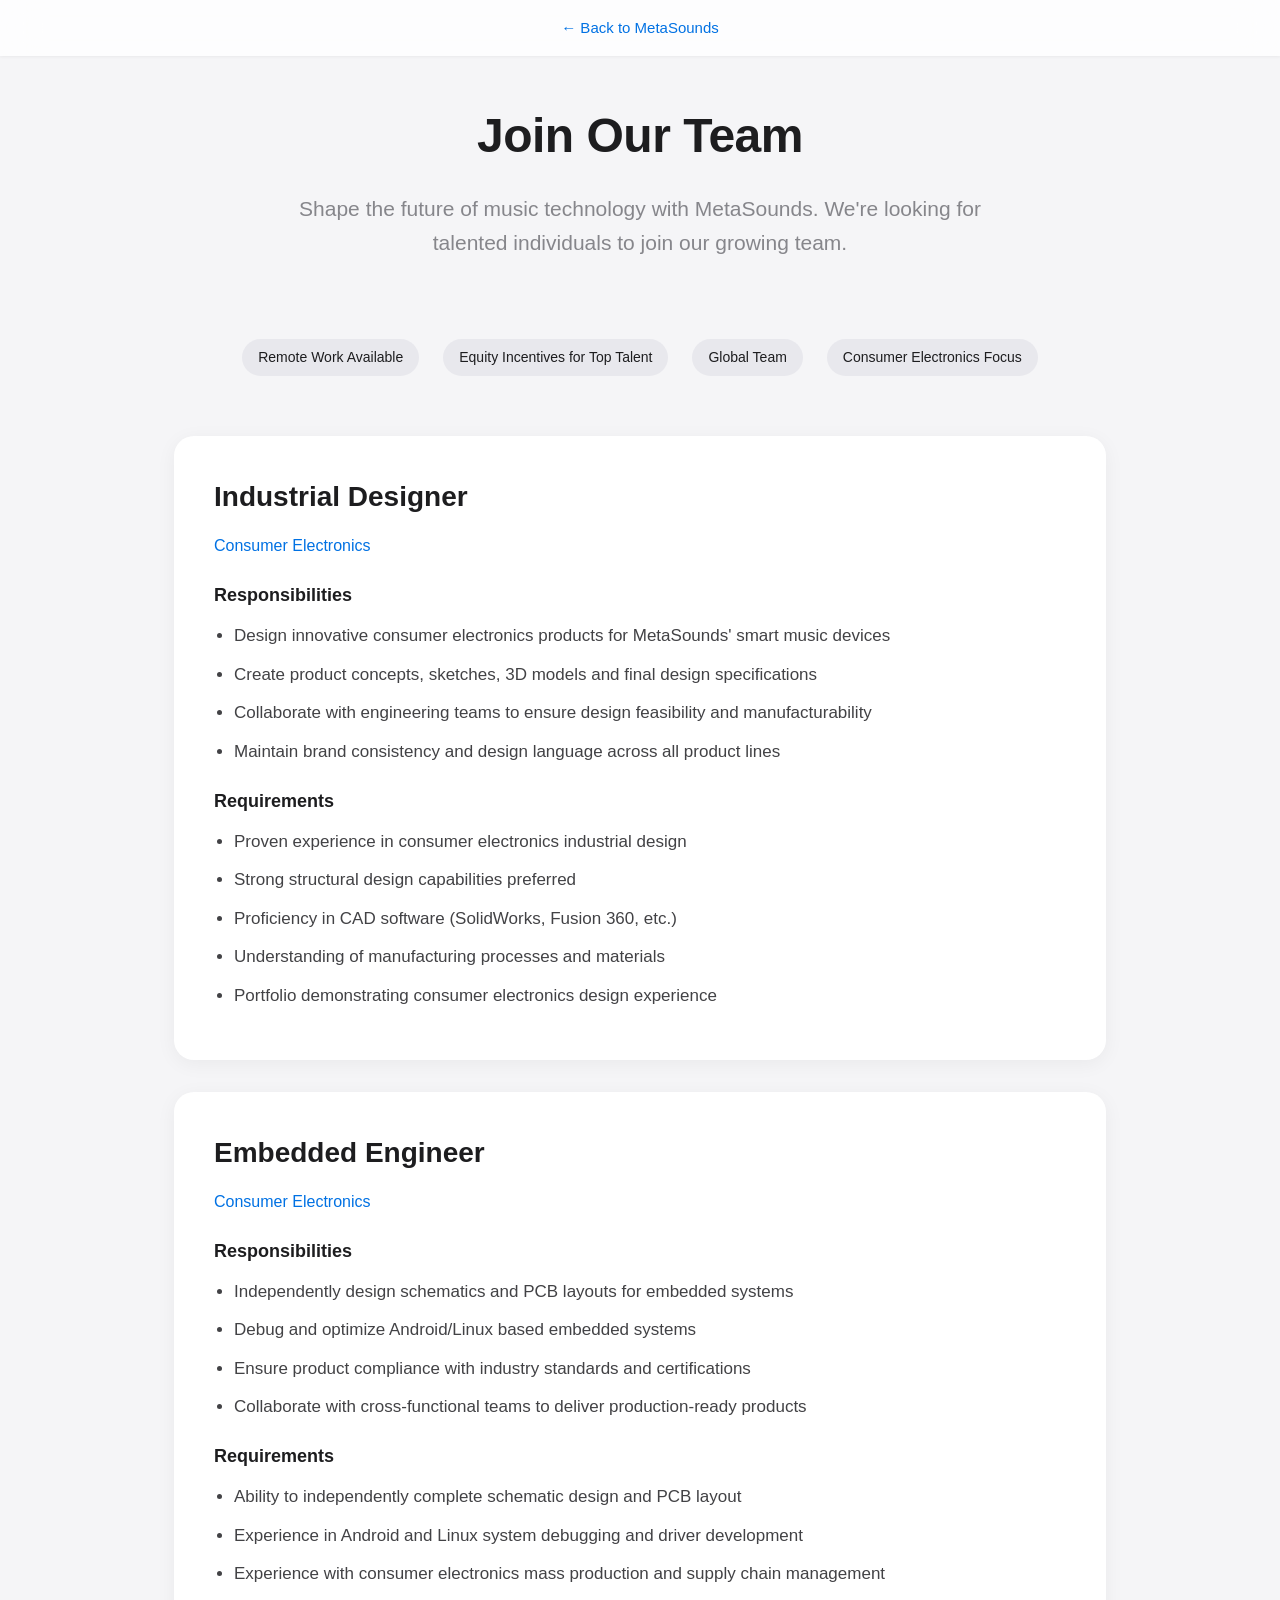
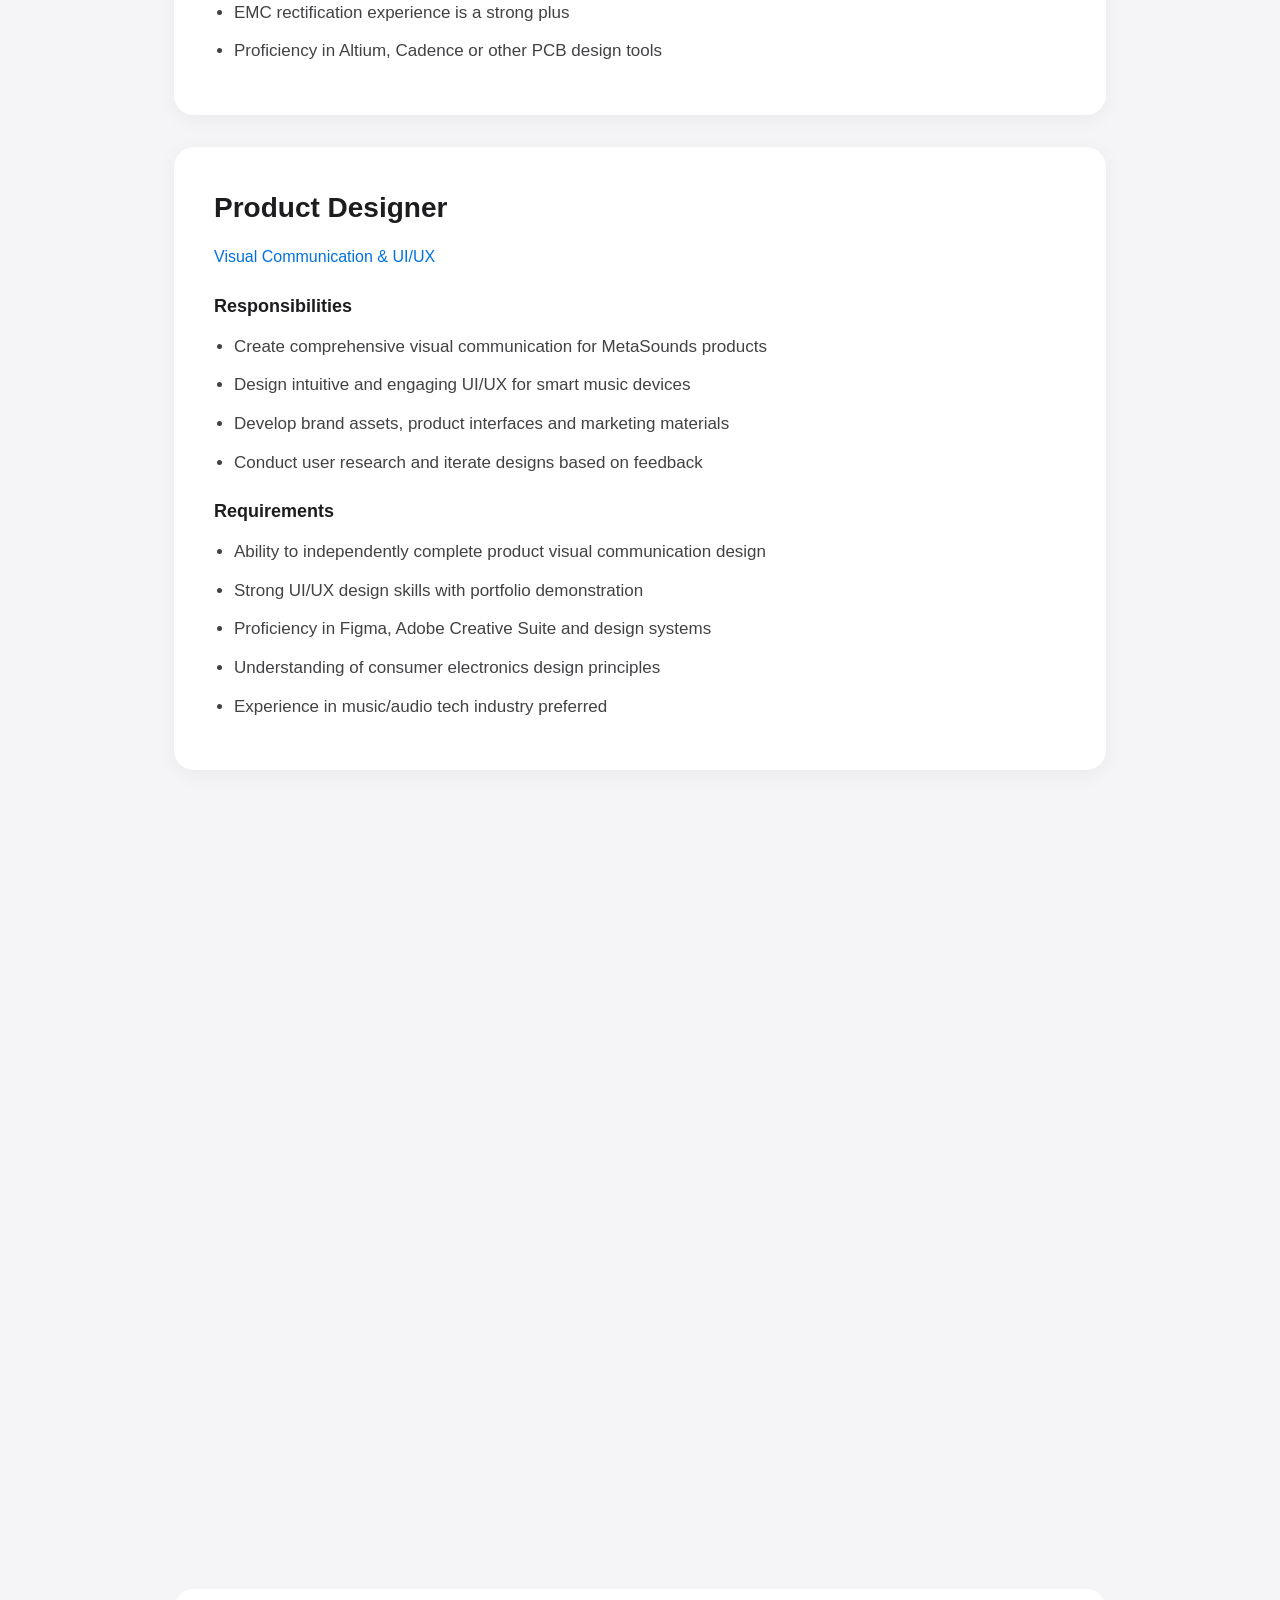
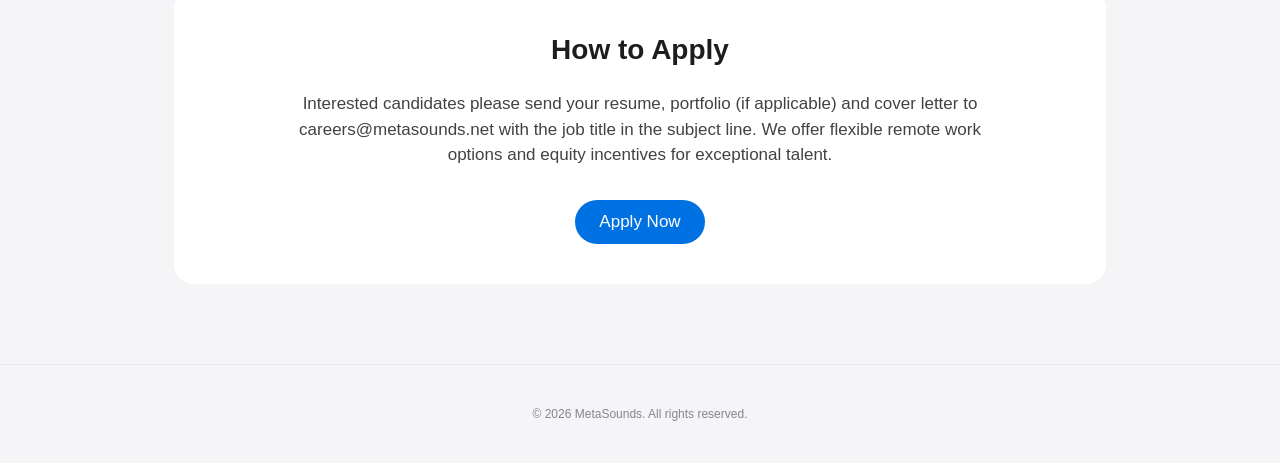
==== public/career.html @ fb842ab0 "Create career.html" ====
<!DOCTYPE html>
<html lang="en">
<head>
    <meta charset="UTF-8">
    <meta name="viewport" content="width=device-width, initial-scale=1.0">
    <title>Careers | MetaSounds</title>
    <style>
        /* 基础重置 & 全局样式 (苹果官网风格) */
        * {
            margin: 0;
            padding: 0;
            box-sizing: border-box;
            font-family: -apple-system, BlinkMacSystemFont, "Segoe UI", Roboto, Helvetica, Arial, sans-serif;
        }

        body {
            background-color: #f5f5f7;
            color: #1d1d1f;
            line-height: 1.5;
            overflow-x: hidden;
        }

        /* 悬浮返回栏 (苹果磨砂玻璃效果) */
        .floating-nav {
            position: fixed;
            top: 0;
            left: 0;
            right: 0;
            height: 56px;
            background: rgba(255, 255, 255, 0.8);
            backdrop-filter: blur(20px);
            -webkit-backdrop-filter: blur(20px);
            display: flex;
            align-items: center;
            justify-content: center;
            z-index: 9999;
            box-shadow: 0 1px 3px rgba(0, 0, 0, 0.05);
            transition: all 0.3s cubic-bezier(0.28, 0.11, 0.32, 1);
        }

        .floating-nav a {
            color: #0071e3;
            text-decoration: none;
            font-size: 15px;
            font-weight: 500;
            display: flex;
            align-items: center;
            gap: 8px;
        }

        .floating-nav a:hover {
            text-decoration: underline;
        }

        /* 页面容器 */
        .container {
            max-width: 980px;
            margin: 100px auto 80px;
            padding: 0 24px;
        }

        /* 头部标题区域 (苹果官网动效) */
        .hero {
            text-align: center;
            margin-bottom: 80px;
            opacity: 0;
            transform: translateY(20px);
            animation: fadeUp 0.8s 0.2s forwards;
        }

        .hero h1 {
            font-size: 48px;
            font-weight: 600;
            letter-spacing: -0.5px;
            margin-bottom: 20px;
        }

        .hero p {
            font-size: 21px;
            color: #86868b;
            max-width: 700px;
            margin: 0 auto;
            line-height: 1.6;
        }

        /* 核心福利标签 (苹果风格标签) */
        .benefits {
            display: flex;
            justify-content: center;
            gap: 24px;
            margin: 40px 0 60px;
            flex-wrap: wrap;
            opacity: 0;
            transform: translateY(20px);
            animation: fadeUp 0.8s 0.4s forwards;
        }

        .benefit-tag {
            background-color: #e8e8ed;
            color: #1d1d1f;
            padding: 8px 16px;
            border-radius: 999px;
            font-size: 14px;
            font-weight: 500;
            transition: background-color 0.2s ease;
        }

        .benefit-tag:hover {
            background-color: #d6d6d9;
        }

        /* 岗位卡片 (苹果官网卡片风格) */
        .job-cards {
            display: grid;
            gap: 32px;
            margin-bottom: 80px;
        }

        .job-card {
            background-color: #ffffff;
            border-radius: 20px;
            padding: 40px;
            box-shadow: 0 4px 20px rgba(0, 0, 0, 0.05);
            opacity: 0;
            transform: translateY(30px);
            transition: transform 0.3s ease, box-shadow 0.3s ease;
        }

        .job-card:hover {
            transform: translateY(-5px);
            box-shadow: 0 8px 30px rgba(0, 0, 0, 0.1);
        }

        /* 逐个显示卡片的动画延迟 */
        .job-card:nth-child(1) { animation: fadeUp 0.8s 0.6s forwards; }
        .job-card:nth-child(2) { animation: fadeUp 0.8s 0.8s forwards; }
        .job-card:nth-child(3) { animation: fadeUp 0.8s 1s forwards; }

        .job-card h2 {
            font-size: 28px;
            font-weight: 600;
            margin-bottom: 16px;
            color: #1d1d1f;
        }

        .job-card .job-title {
            color: #0071e3;
            font-size: 16px;
            font-weight: 500;
            margin-bottom: 24px;
            display: block;
        }

        .job-card h3 {
            font-size: 18px;
            font-weight: 600;
            margin: 20px 0 12px;
            color: #1d1d1f;
        }

        .job-card ul {
            list-style: disc;
            margin-left: 20px;
            color: #424245;
            font-size: 17px;
            line-height: 1.8;
        }

        .job-card li {
            margin-bottom: 8px;
        }

        /* 申请方式区域 */
        .apply-section {
            text-align: center;
            padding: 40px 24px;
            background-color: #ffffff;
            border-radius: 20px;
            margin-bottom: 80px;
            opacity: 0;
            transform: translateY(20px);
            animation: fadeUp 0.8s 1.2s forwards;
        }

        .apply-section h2 {
            font-size: 28px;
            font-weight: 600;
            margin-bottom: 20px;
        }

        .apply-section p {
            font-size: 17px;
            color: #424245;
            max-width: 700px;
            margin: 0 auto 32px;
        }

        .apply-btn {
            background-color: #0071e3;
            color: #ffffff;
            border: none;
            padding: 12px 24px;
            border-radius: 999px;
            font-size: 17px;
            font-weight: 500;
            cursor: pointer;
            transition: background-color 0.2s ease;
        }

        .apply-btn:hover {
            background-color: #0077ed;
        }

        /* 页脚 */
        .footer {
            text-align: center;
            padding: 40px 24px;
            font-size: 12px;
            color: #86868b;
            border-top: 1px solid #e8e8ed;
        }

        /* 通用动画 */
        @keyframes fadeUp {
            to {
                opacity: 1;
                transform: translateY(0);
            }
        }

        /* 响应式适配 (苹果官网响应式逻辑) */
        @media (max-width: 768px) {
            .hero h1 {
                font-size: 32px;
            }

            .hero p {
                font-size: 19px;
            }

            .job-card {
                padding: 24px;
            }

            .job-card h2 {
                font-size: 24px;
            }

            .apply-section h2 {
                font-size: 24px;
            }
        }
    </style>
</head>
<body>
    <!-- 悬浮返回栏 -->
    <div class="floating-nav">
        <a href="https://metasounds.net" target="_blank">
            ← Back to MetaSounds
        </a>
    </div>

    <!-- 主容器 -->
    <div class="container">
        <!-- 头部标题 -->
        <div class="hero">
            <h1>Join Our Team</h1>
            <p>Shape the future of music technology with MetaSounds. We're looking for talented individuals to join our growing team.</p>
        </div>

        <!-- 核心福利标签 -->
        <div class="benefits">
            <div class="benefit-tag">Remote Work Available</div>
            <div class="benefit-tag">Equity Incentives for Top Talent</div>
            <div class="benefit-tag">Global Team</div>
            <div class="benefit-tag">Consumer Electronics Focus</div>
        </div>

        <!-- 岗位卡片 -->
        <div class="job-cards">
            <!-- 工业设计师 -->
            <div class="job-card">
                <h2>Industrial Designer</h2>
                <span class="job-title">Consumer Electronics</span>
                <h3>Responsibilities</h3>
                <ul>
                    <li>Design innovative consumer electronics products for MetaSounds' smart music devices</li>
                    <li>Create product concepts, sketches, 3D models and final design specifications</li>
                    <li>Collaborate with engineering teams to ensure design feasibility and manufacturability</li>
                    <li>Maintain brand consistency and design language across all product lines</li>
                </ul>
                <h3>Requirements</h3>
                <ul>
                    <li>Proven experience in consumer electronics industrial design</li>
                    <li>Strong structural design capabilities preferred</li>
                    <li>Proficiency in CAD software (SolidWorks, Fusion 360, etc.)</li>
                    <li>Understanding of manufacturing processes and materials</li>
                    <li>Portfolio demonstrating consumer electronics design experience</li>
                </ul>
            </div>

            <!-- 嵌入式工程师 -->
            <div class="job-card">
                <h2>Embedded Engineer</h2>
                <span class="job-title">Consumer Electronics</span>
                <h3>Responsibilities</h3>
                <ul>
                    <li>Independently design schematics and PCB layouts for embedded systems</li>
                    <li>Debug and optimize Android/Linux based embedded systems</li>
                    <li>Ensure product compliance with industry standards and certifications</li>
                    <li>Collaborate with cross-functional teams to deliver production-ready products</li>
                </ul>
                <h3>Requirements</h3>
                <ul>
                    <li>Ability to independently complete schematic design and PCB layout</li>
                    <li>Experience in Android and Linux system debugging and driver development</li>
                    <li>Experience with consumer electronics mass production and supply chain management</li>
                    <li>EMC rectification experience is a strong plus</li>
                    <li>Proficiency in Altium, Cadence or other PCB design tools</li>
                </ul>
            </div>

            <!-- 视觉/UIUX设计师 -->
            <div class="job-card">
                <h2>Product Designer</h2>
                <span class="job-title">Visual Communication & UI/UX</span>
                <h3>Responsibilities</h3>
                <ul>
                    <li>Create comprehensive visual communication for MetaSounds products</li>
                    <li>Design intuitive and engaging UI/UX for smart music devices</li>
                    <li>Develop brand assets, product interfaces and marketing materials</li>
                    <li>Conduct user research and iterate designs based on feedback</li>
                </ul>
                <h3>Requirements</h3>
                <ul>
                    <li>Ability to independently complete product visual communication design</li>
                    <li>Strong UI/UX design skills with portfolio demonstration</li>
                    <li>Proficiency in Figma, Adobe Creative Suite and design systems</li>
                    <li>Understanding of consumer electronics design principles</li>
                    <li>Experience in music/audio tech industry preferred</li>
                </ul>
            </div>
        </div>

      <!-- 音频软件工程师 -->
<div class="job-card">
    <h2>Audio Software Engineer</h2>
    <span class="job-title">Audio Technology & Software Development</span>
    <h3>Responsibilities</h3>
    <ul>
        <li>Design and develop high-performance audio software for MetaSounds smart music devices</li>
        <li>Implement audio processing algorithms and features using JUCE framework</li>
        <li>Develop cross-platform audio applications with Kotlin (Android focus)</li>
        <li>Optimize audio performance, latency and quality for consumer electronics products</li>
        <li>Collaborate with hardware and product teams to integrate audio software with physical devices</li>
        <li>Debug and resolve audio-related software issues across different platforms</li>
    </ul>
    <h3>Requirements</h3>
    <ul>
        <li>Proficient in Kotlin development with hands-on Android audio application experience</li>
        <li>Strong experience with JUCE framework for audio software development</li>
        <li>Deep understanding of digital audio processing principles and techniques</li>
        <li>Familiarity with audio standards (ASIO, Core Audio, OpenSL ES) preferred</li>
        <li>Experience in consumer electronics or music/audio tech industry is a plus</li>
        <li>Ability to independently design and implement audio software modules</li>
    </ul>
</div>

        <!-- 申请方式 -->
        <div class="apply-section">
            <h2>How to Apply</h2>
            <p>Interested candidates please send your resume, portfolio (if applicable) and cover letter to careers@metasounds.net with the job title in the subject line. We offer flexible remote work options and equity incentives for exceptional talent.</p>
            <button class="apply-btn" onclick="window.location.href='mailto:careers@metasounds.net'">Apply Now</button>
        </div>
    </div>

    <!-- 页脚 -->
    <div class="footer">
        © 2026 MetaSounds. All rights reserved.
    </div>

    <script>
        // 滚动时优化悬浮栏效果 (苹果官网交互逻辑)
        window.addEventListener('scroll', function() {
            const nav = document.querySelector('.floating-nav');
            if (window.scrollY > 50) {
                nav.style.background = 'rgba(255, 255, 255, 0.9)';
                nav.style.boxShadow = '0 2px 10px rgba(0, 0, 0, 0.08)';
            } else {
                nav.style.background = 'rgba(255, 255, 255, 0.8)';
                nav.style.boxShadow = '0 1px 3px rgba(0, 0, 0, 0.05)';
            }
        });
    </script>
</body>
</html>
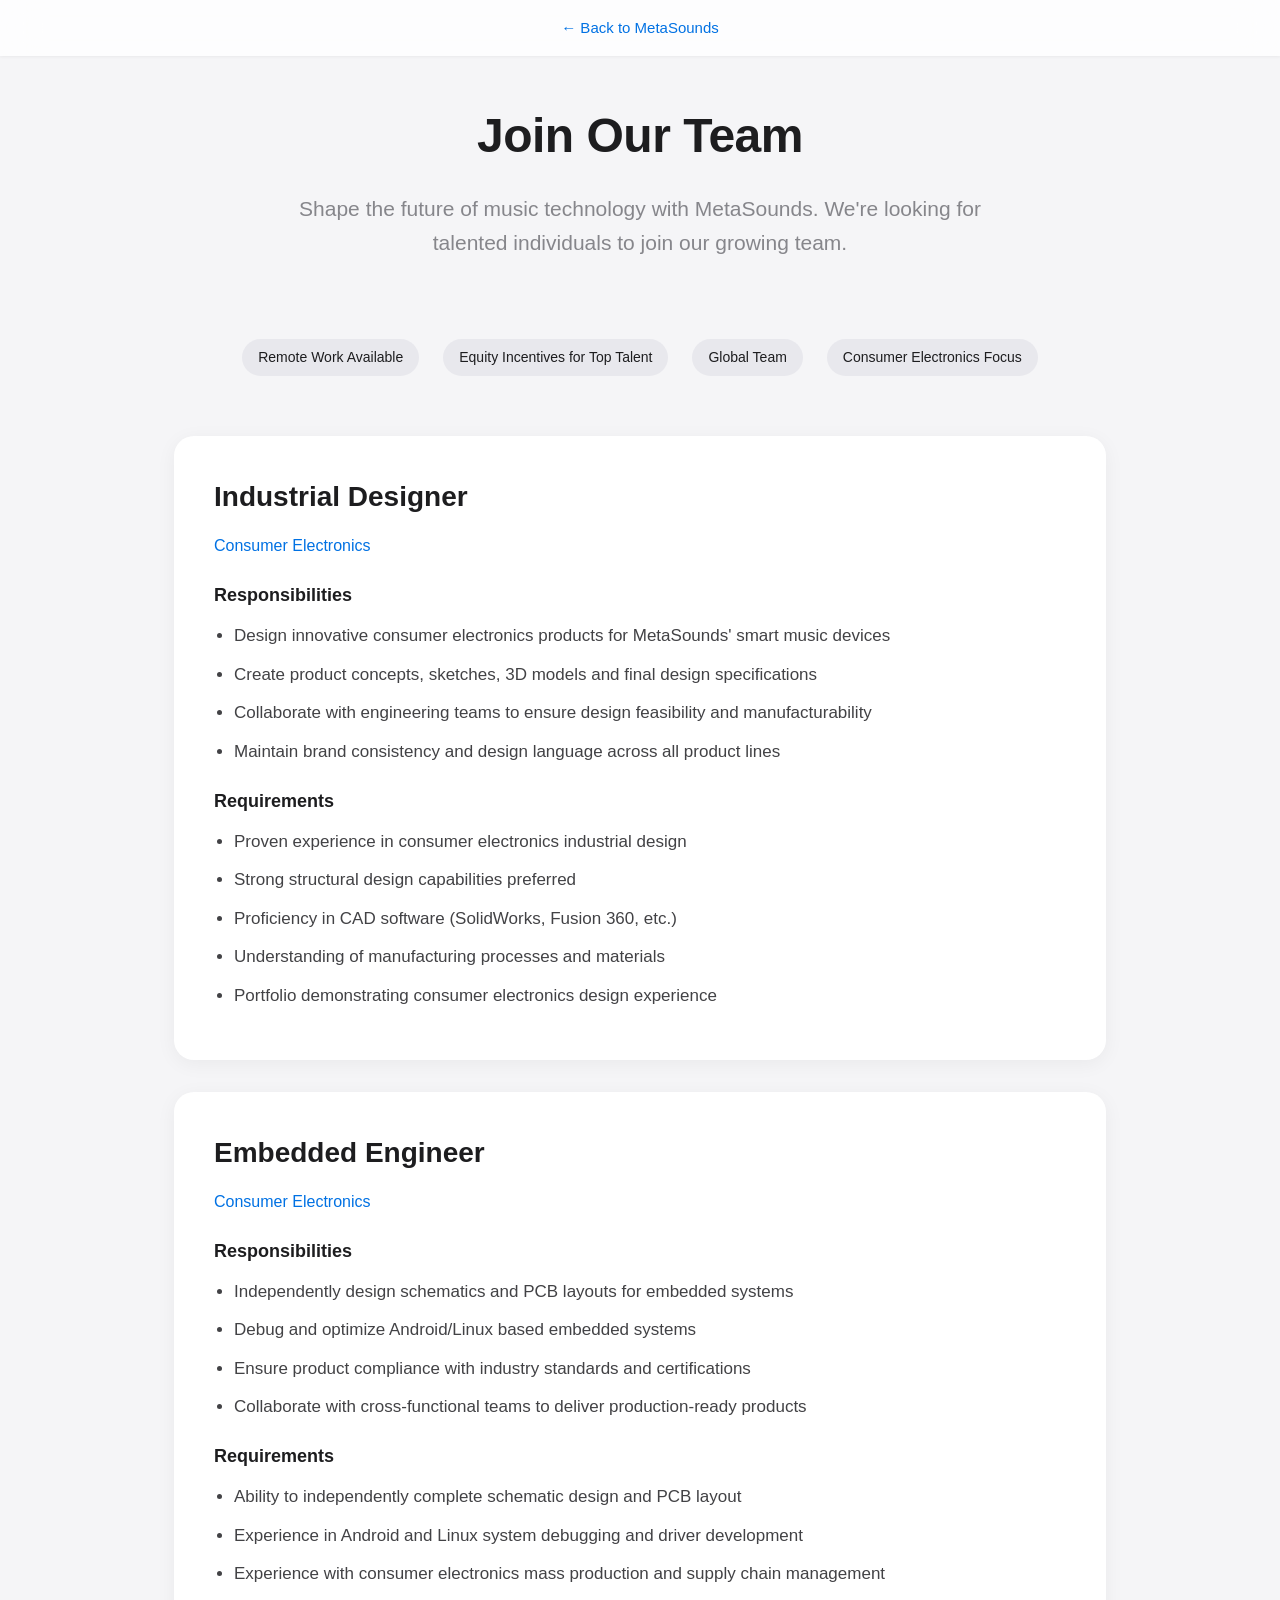
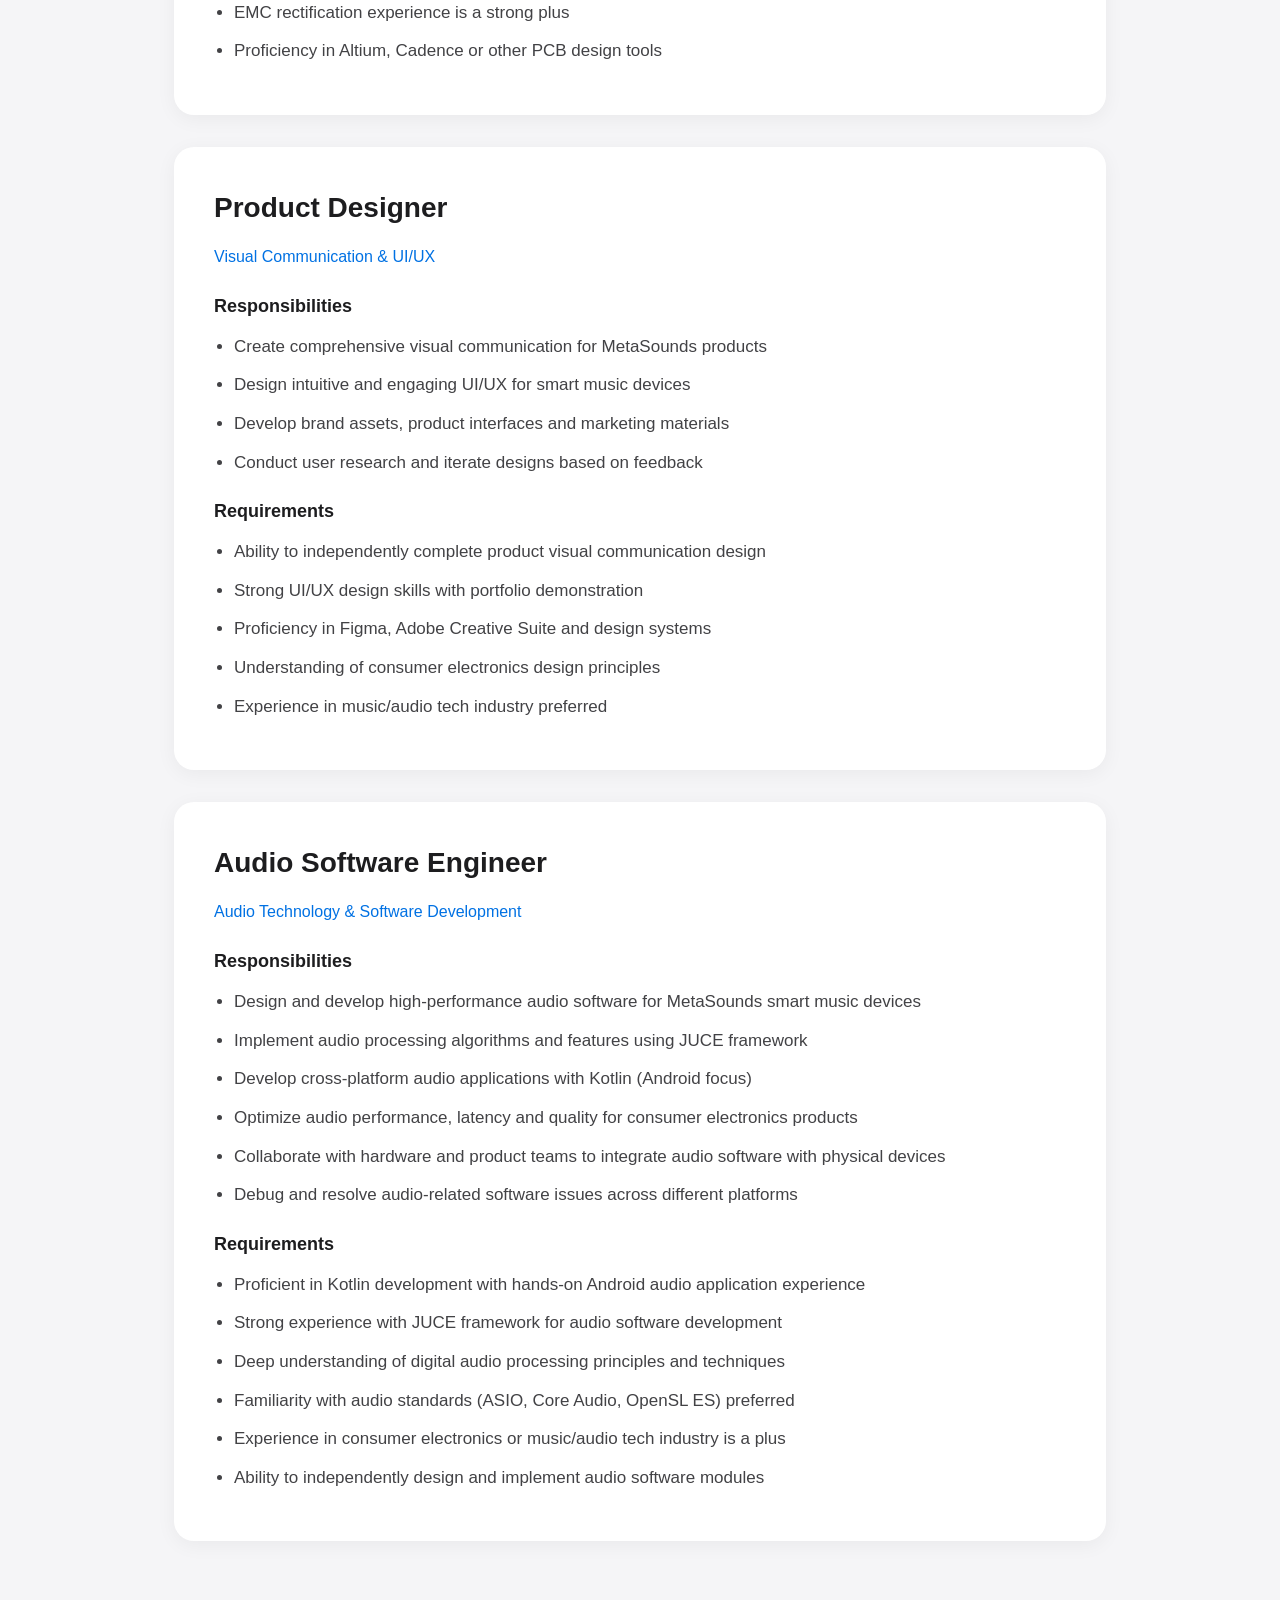
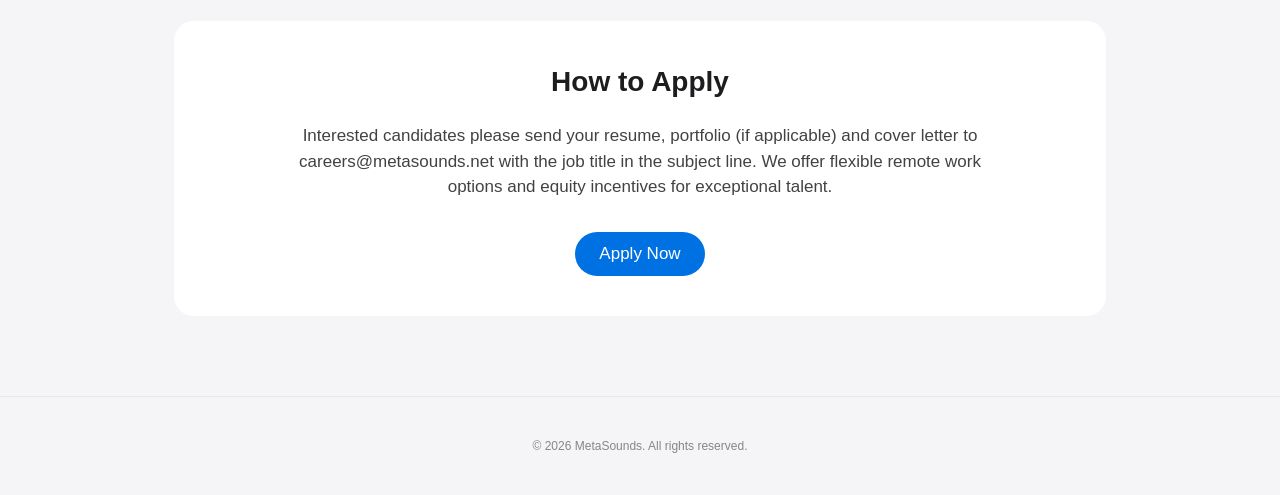
==== commit 5ca310e7: "Update career.html" ====
--- a/public/career.html
+++ b/public/career.html
@@ -131,10 +131,11 @@
             box-shadow: 0 8px 30px rgba(0, 0, 0, 0.1);
         }
 
-        /* 逐个显示卡片的动画延迟 */
+        /* 修复：为4个卡片都添加动画延迟 */
         .job-card:nth-child(1) { animation: fadeUp 0.8s 0.6s forwards; }
         .job-card:nth-child(2) { animation: fadeUp 0.8s 0.8s forwards; }
-        .job-card:nth-child(3) { animation: fadeUp 0.8s 1s forwards; }
+        .job-card:nth-child(3) { animation: fadeUp 0.8s 1.0s forwards; }
+        .job-card:nth-child(4) { animation: fadeUp 0.8s 1.2s forwards; }
 
         .job-card h2 {
             font-size: 28px;
@@ -179,7 +180,7 @@
             margin-bottom: 80px;
             opacity: 0;
             transform: translateY(20px);
-            animation: fadeUp 0.8s 1.2s forwards;
+            animation: fadeUp 0.8s 1.4s forwards;
         }
 
         .apply-section h2 {
@@ -276,7 +277,7 @@
             <div class="benefit-tag">Consumer Electronics Focus</div>
         </div>
 
-        <!-- 岗位卡片 -->
+        <!-- 岗位卡片 (所有卡片都在这个容器内) -->
         <div class="job-cards">
             <!-- 工业设计师 -->
             <div class="job-card">
@@ -340,31 +341,31 @@
                     <li>Experience in music/audio tech industry preferred</li>
                 </ul>
             </div>
-        </div>
-
-      <!-- 音频软件工程师 -->
-<div class="job-card">
-    <h2>Audio Software Engineer</h2>
-    <span class="job-title">Audio Technology & Software Development</span>
-    <h3>Responsibilities</h3>
-    <ul>
-        <li>Design and develop high-performance audio software for MetaSounds smart music devices</li>
-        <li>Implement audio processing algorithms and features using JUCE framework</li>
-        <li>Develop cross-platform audio applications with Kotlin (Android focus)</li>
-        <li>Optimize audio performance, latency and quality for consumer electronics products</li>
-        <li>Collaborate with hardware and product teams to integrate audio software with physical devices</li>
-        <li>Debug and resolve audio-related software issues across different platforms</li>
-    </ul>
-    <h3>Requirements</h3>
-    <ul>
-        <li>Proficient in Kotlin development with hands-on Android audio application experience</li>
-        <li>Strong experience with JUCE framework for audio software development</li>
-        <li>Deep understanding of digital audio processing principles and techniques</li>
-        <li>Familiarity with audio standards (ASIO, Core Audio, OpenSL ES) preferred</li>
-        <li>Experience in consumer electronics or music/audio tech industry is a plus</li>
-        <li>Ability to independently design and implement audio software modules</li>
-    </ul>
-</div>
+
+            <!-- 音频软件工程师 (已纳入容器内) -->
+            <div class="job-card">
+                <h2>Audio Software Engineer</h2>
+                <span class="job-title">Audio Technology & Software Development</span>
+                <h3>Responsibilities</h3>
+                <ul>
+                    <li>Design and develop high-performance audio software for MetaSounds smart music devices</li>
+                    <li>Implement audio processing algorithms and features using JUCE framework</li>
+                    <li>Develop cross-platform audio applications with Kotlin (Android focus)</li>
+                    <li>Optimize audio performance, latency and quality for consumer electronics products</li>
+                    <li>Collaborate with hardware and product teams to integrate audio software with physical devices</li>
+                    <li>Debug and resolve audio-related software issues across different platforms</li>
+                </ul>
+                <h3>Requirements</h3>
+                <ul>
+                    <li>Proficient in Kotlin development with hands-on Android audio application experience</li>
+                    <li>Strong experience with JUCE framework for audio software development</li>
+                    <li>Deep understanding of digital audio processing principles and techniques</li>
+                    <li>Familiarity with audio standards (ASIO, Core Audio, OpenSL ES) preferred</li>
+                    <li>Experience in consumer electronics or music/audio tech industry is a plus</li>
+                    <li>Ability to independently design and implement audio software modules</li>
+                </ul>
+            </div>
+        </div> <!-- 修复：闭合job-cards容器 -->
 
         <!-- 申请方式 -->
         <div class="apply-section">
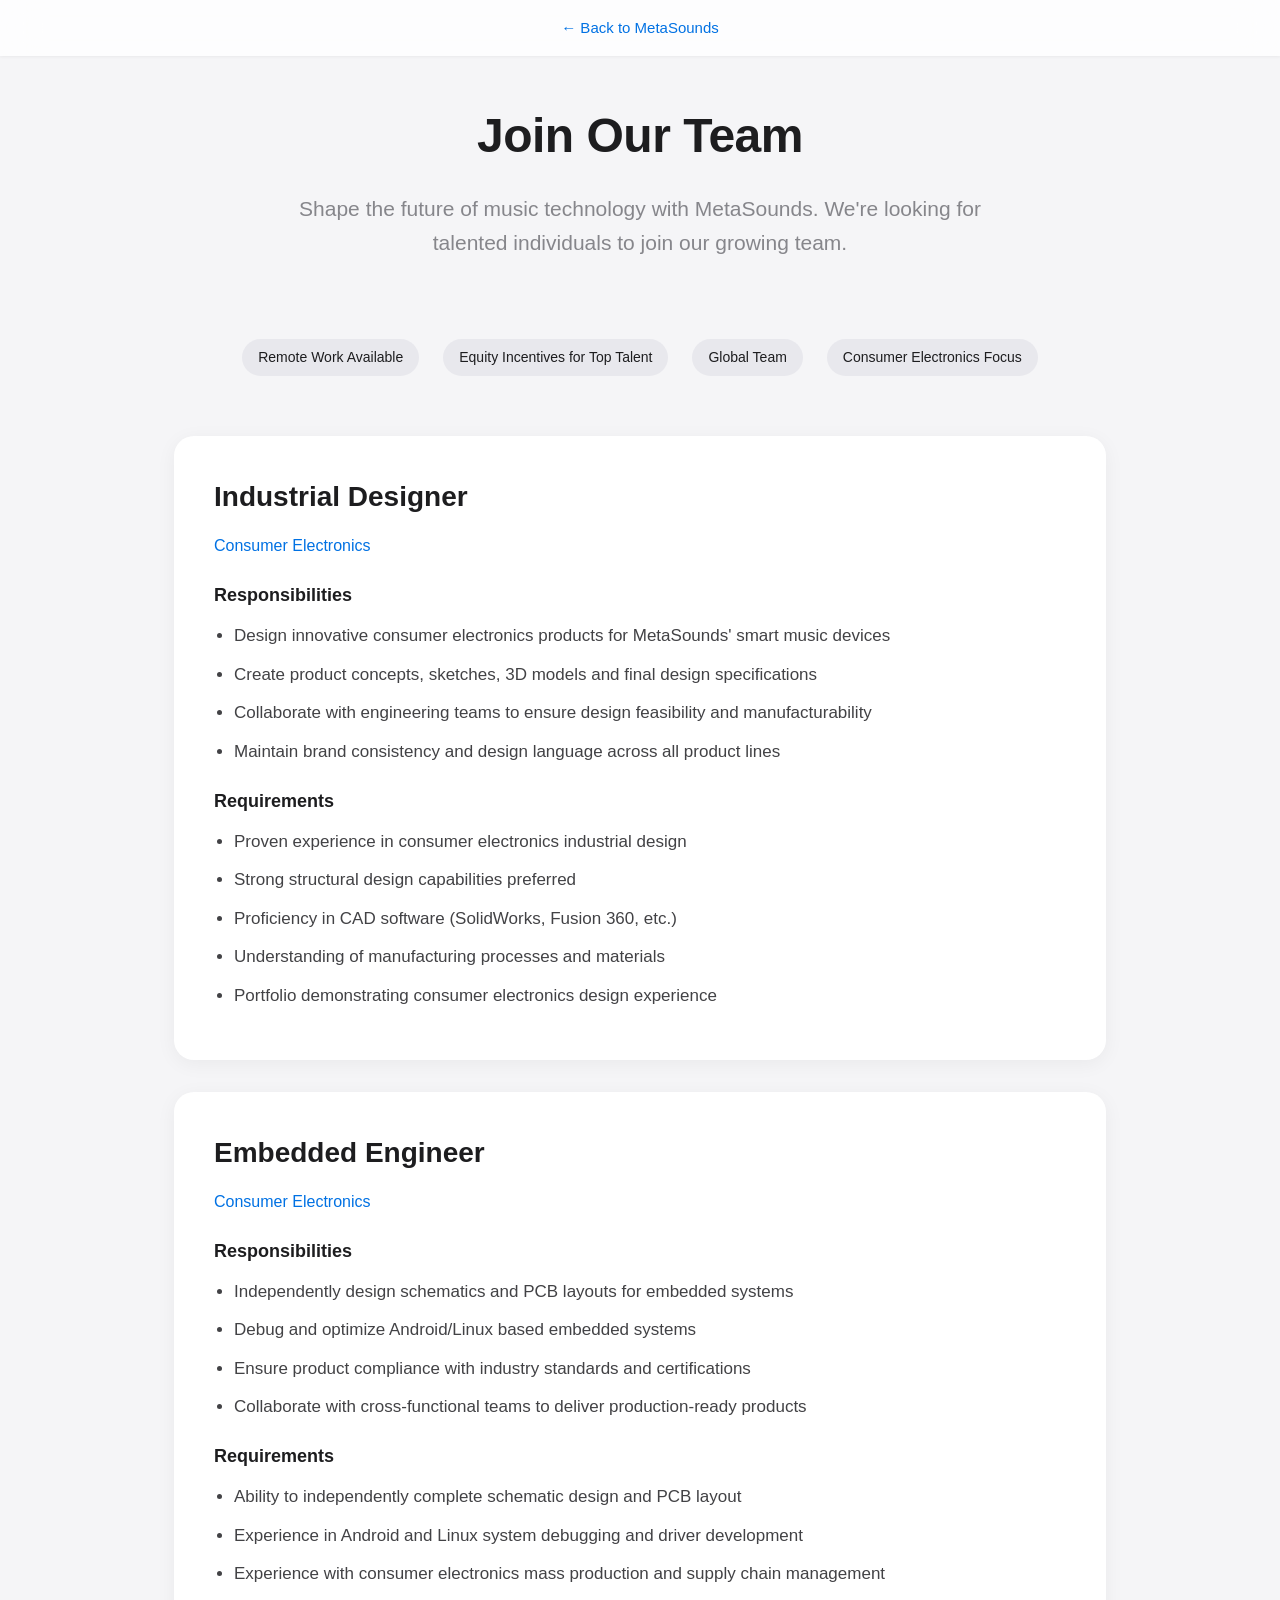
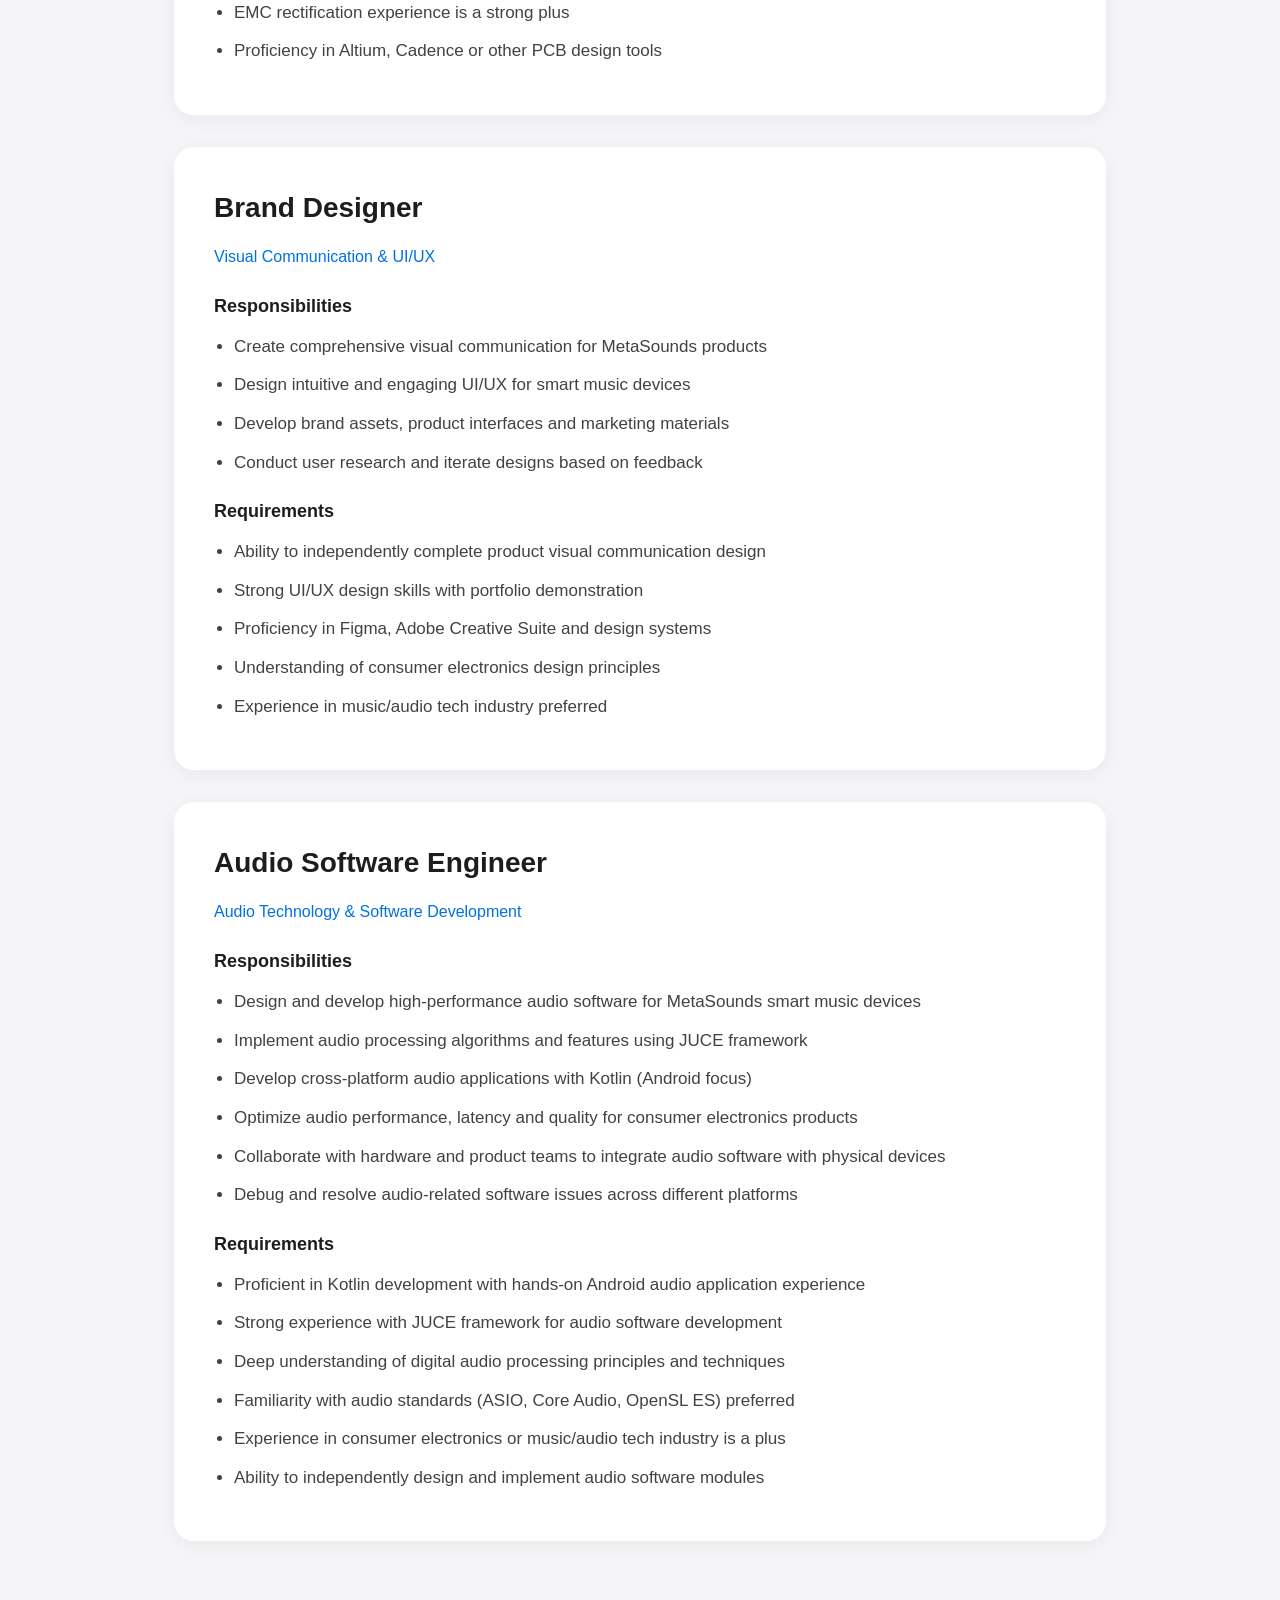
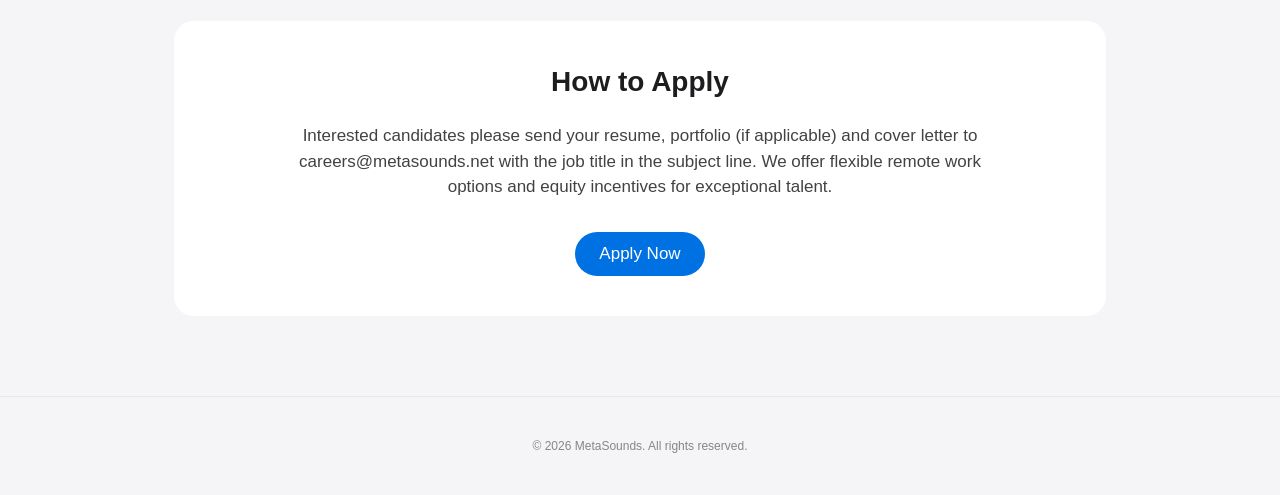
==== commit 28d1cb7d: "Update career.html" ====
--- a/public/career.html
+++ b/public/career.html
@@ -323,7 +323,7 @@
 
             <!-- 视觉/UIUX设计师 -->
             <div class="job-card">
-                <h2>Product Designer</h2>
+                <h2>Brand Designer</h2>
                 <span class="job-title">Visual Communication & UI/UX</span>
                 <h3>Responsibilities</h3>
                 <ul>
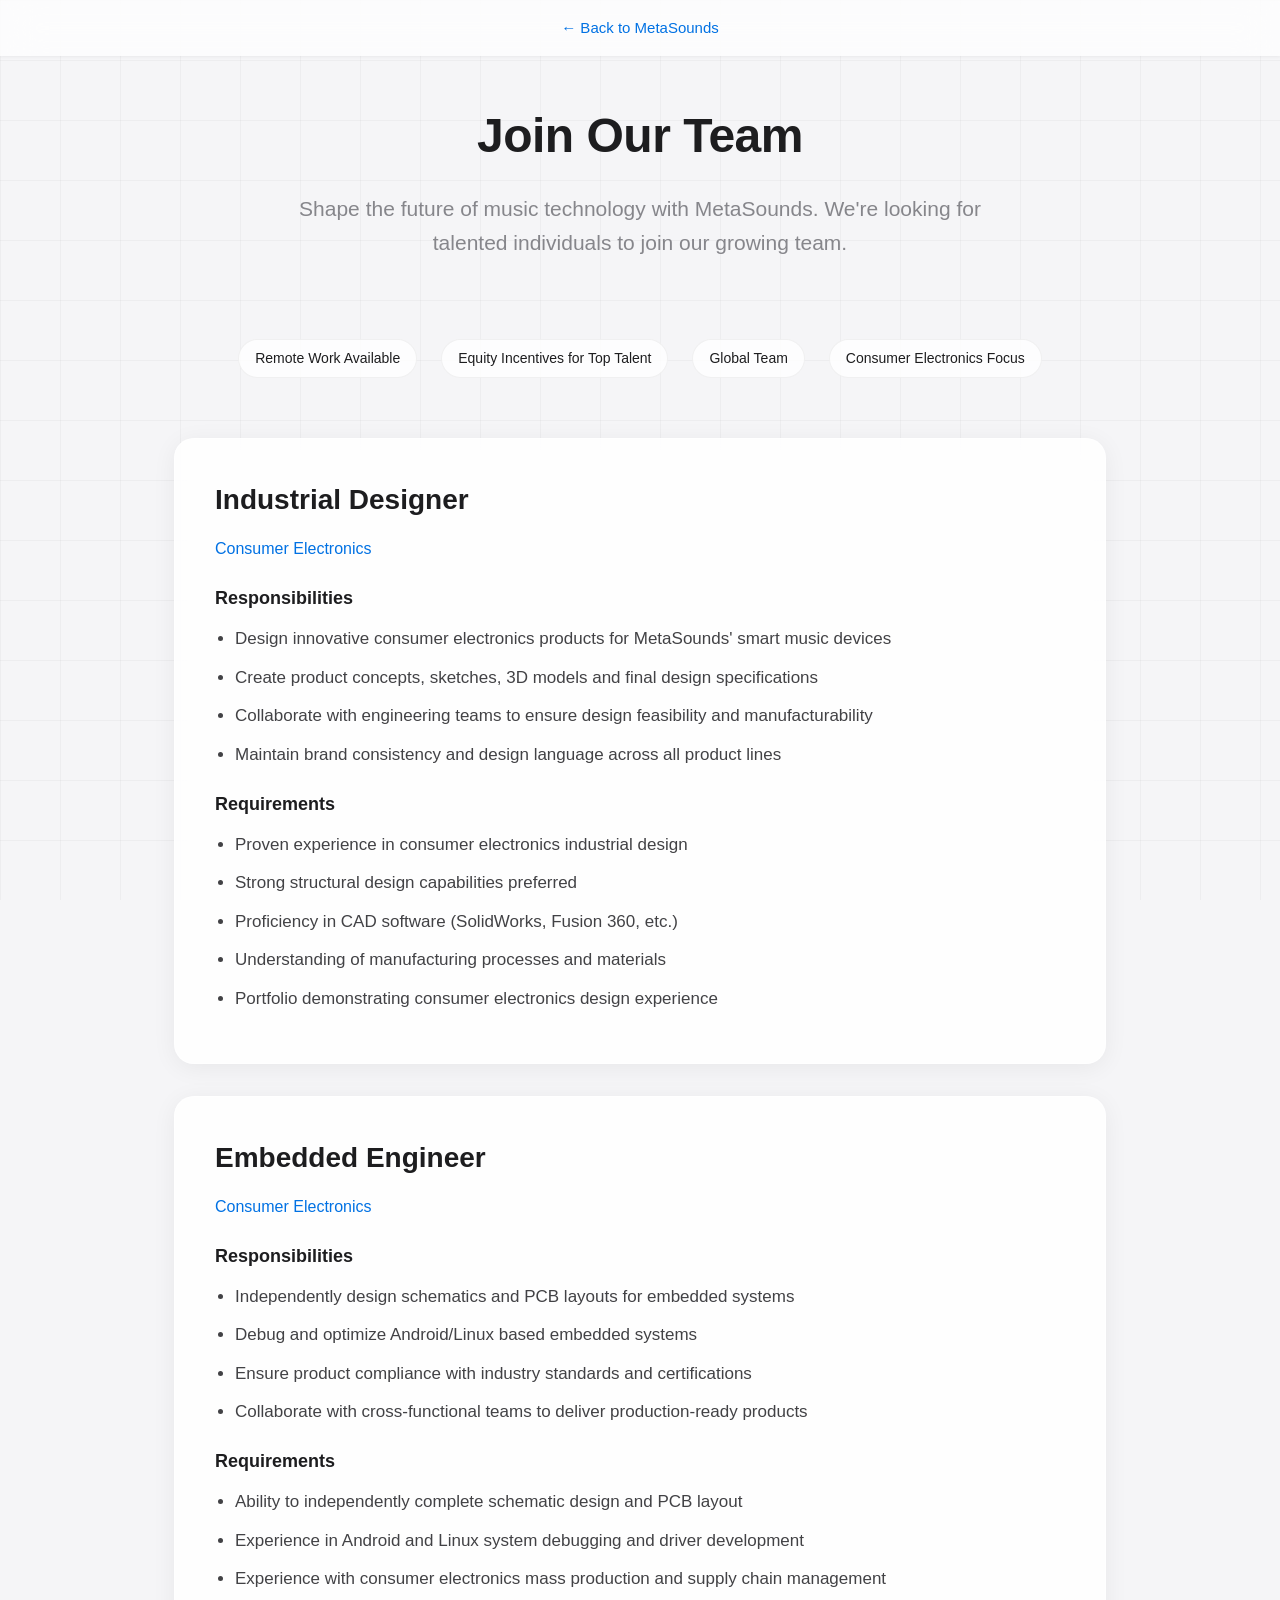
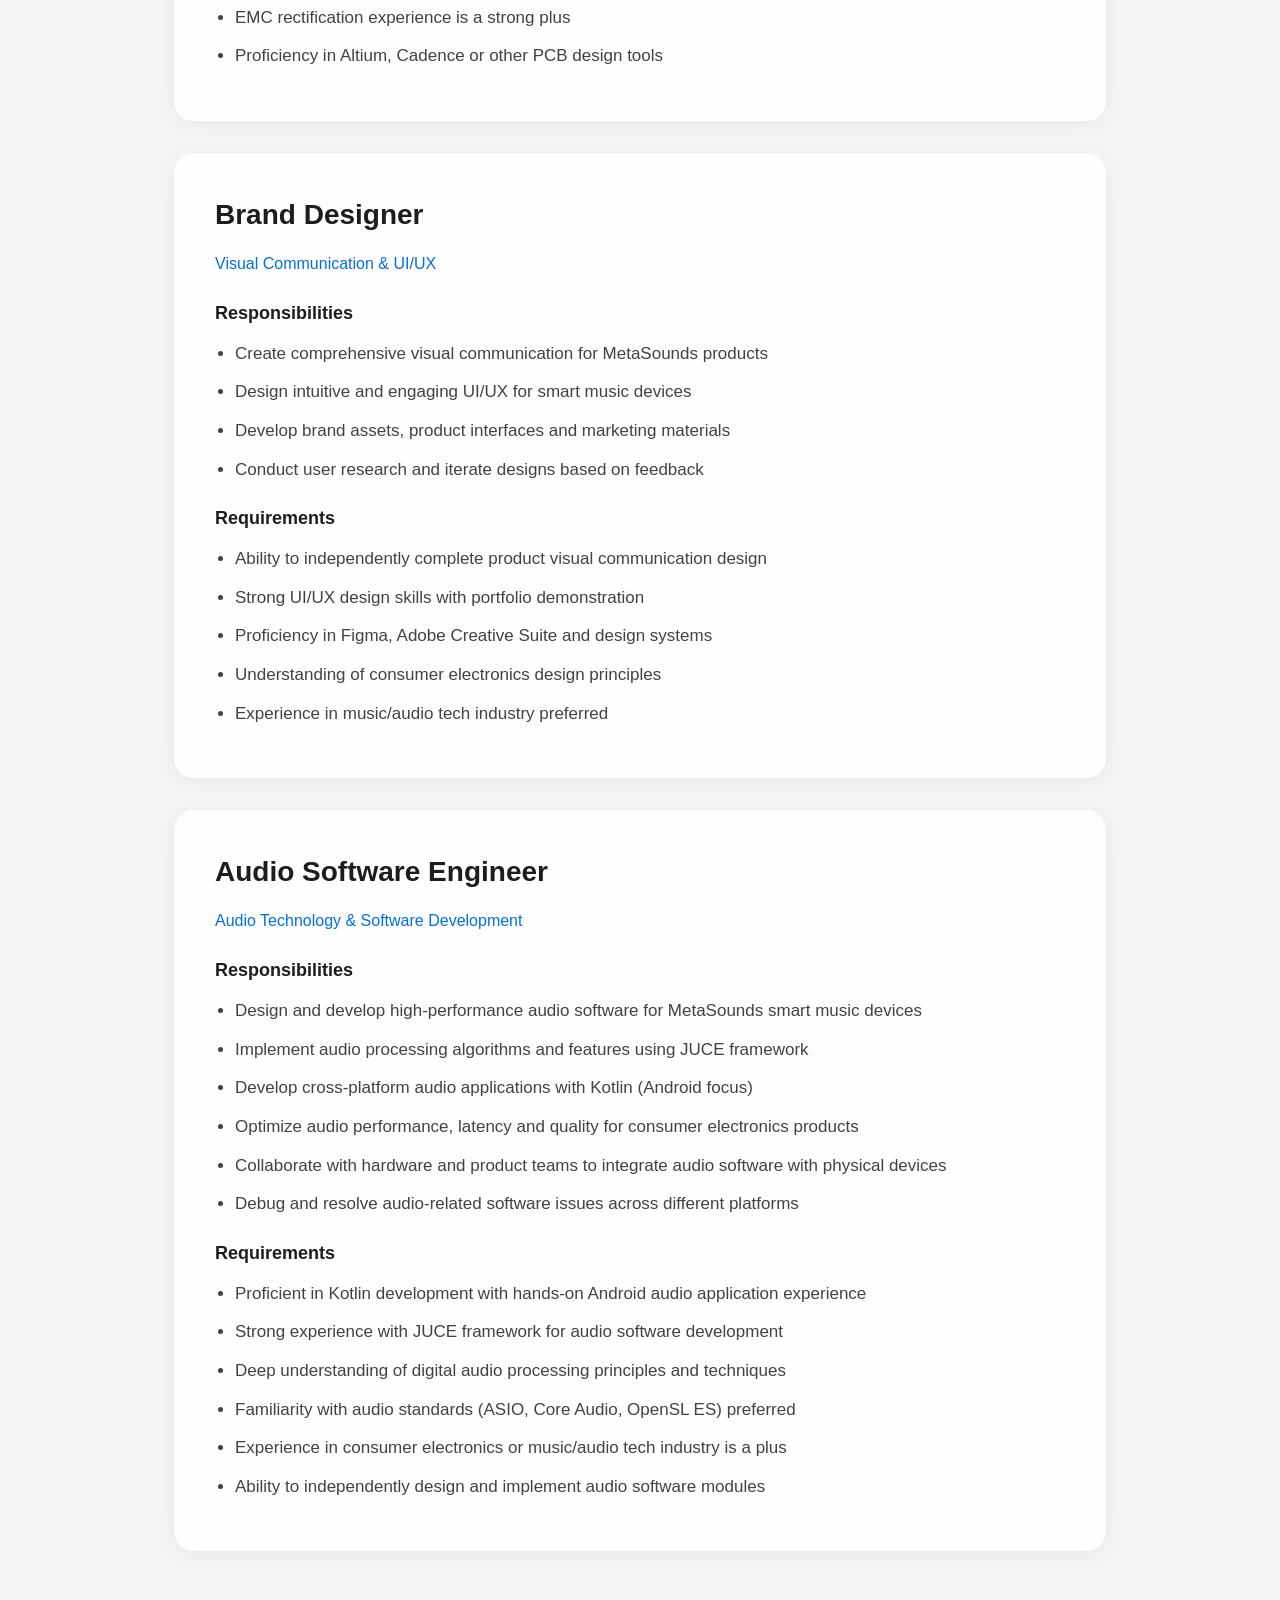
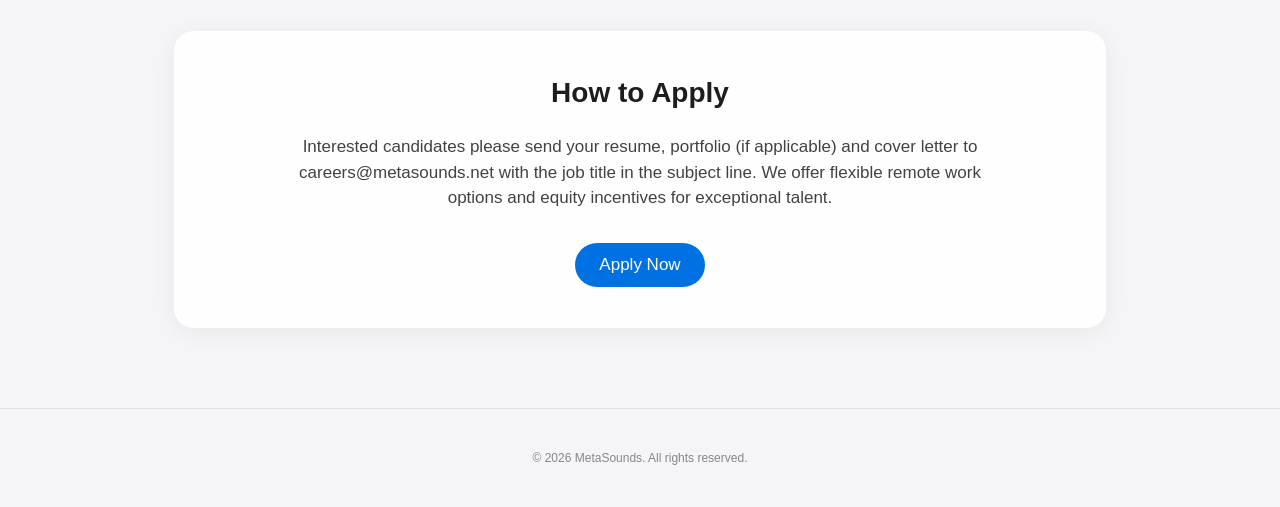
==== commit 14d63085: "Update career.html" ====
--- a/public/career.html
+++ b/public/career.html
@@ -18,6 +18,12 @@
             color: #1d1d1f;
             line-height: 1.5;
             overflow-x: hidden;
+            /* 高级简约风淡灰色格子背景 */
+            background-image: 
+                linear-gradient(to right, rgba(0, 0, 0, 0.03) 1px, transparent 1px),
+                linear-gradient(to bottom, rgba(0, 0, 0, 0.03) 1px, transparent 1px);
+            background-size: 60px 60px;
+            background-attachment: fixed;
         }
 
         /* 悬浮返回栏 (苹果磨砂玻璃效果) */
@@ -27,7 +33,7 @@
             left: 0;
             right: 0;
             height: 56px;
-            background: rgba(255, 255, 255, 0.8);
+            background: rgba(255, 255, 255, 0.72);
             backdrop-filter: blur(20px);
             -webkit-backdrop-filter: blur(20px);
             display: flex;
@@ -36,6 +42,11 @@
             z-index: 9999;
             box-shadow: 0 1px 3px rgba(0, 0, 0, 0.05);
             transition: all 0.3s cubic-bezier(0.28, 0.11, 0.32, 1);
+            /* 叠加格子纹理，保持视觉一致性 */
+            background-image: 
+                linear-gradient(to right, rgba(0, 0, 0, 0.02) 1px, transparent 1px),
+                linear-gradient(to bottom, rgba(0, 0, 0, 0.02) 1px, transparent 1px);
+            background-size: 60px 60px;
         }
 
         .floating-nav a {
@@ -96,17 +107,20 @@
         }
 
         .benefit-tag {
-            background-color: #e8e8ed;
+            background-color: rgba(255, 255, 255, 0.8);
+            backdrop-filter: blur(10px);
             color: #1d1d1f;
             padding: 8px 16px;
             border-radius: 999px;
             font-size: 14px;
             font-weight: 500;
-            transition: background-color 0.2s ease;
+            transition: all 0.2s ease;
+            border: 1px solid rgba(0, 0, 0, 0.05);
         }
 
         .benefit-tag:hover {
-            background-color: #d6d6d9;
+            background-color: rgba(255, 255, 255, 0.95);
+            transform: translateY(-2px);
         }
 
         /* 岗位卡片 (苹果官网卡片风格) */
@@ -117,18 +131,22 @@
         }
 
         .job-card {
-            background-color: #ffffff;
+            background-color: rgba(255, 255, 255, 0.85);
+            backdrop-filter: blur(20px);
+            -webkit-backdrop-filter: blur(20px);
             border-radius: 20px;
             padding: 40px;
-            box-shadow: 0 4px 20px rgba(0, 0, 0, 0.05);
+            box-shadow: 0 4px 24px rgba(0, 0, 0, 0.06);
             opacity: 0;
             transform: translateY(30px);
-            transition: transform 0.3s ease, box-shadow 0.3s ease;
+            transition: all 0.4s cubic-bezier(0.25, 0.1, 0.25, 1);
+            border: 1px solid rgba(255, 255, 255, 0.6);
         }
 
         .job-card:hover {
-            transform: translateY(-5px);
-            box-shadow: 0 8px 30px rgba(0, 0, 0, 0.1);
+            transform: translateY(-5px) scale(1.01);
+            box-shadow: 0 12px 40px rgba(0, 0, 0, 0.12);
+            background-color: rgba(255, 255, 255, 0.95);
         }
 
         /* 修复：为4个卡片都添加动画延迟 */
@@ -175,12 +193,16 @@
         .apply-section {
             text-align: center;
             padding: 40px 24px;
-            background-color: #ffffff;
+            background-color: rgba(255, 255, 255, 0.85);
+            backdrop-filter: blur(20px);
+            -webkit-backdrop-filter: blur(20px);
             border-radius: 20px;
             margin-bottom: 80px;
             opacity: 0;
             transform: translateY(20px);
             animation: fadeUp 0.8s 1.4s forwards;
+            border: 1px solid rgba(255, 255, 255, 0.6);
+            box-shadow: 0 4px 24px rgba(0, 0, 0, 0.06);
         }
 
         .apply-section h2 {
@@ -205,11 +227,12 @@
             font-size: 17px;
             font-weight: 500;
             cursor: pointer;
-            transition: background-color 0.2s ease;
+            transition: all 0.2s ease;
         }
 
         .apply-btn:hover {
             background-color: #0077ed;
+            transform: scale(1.05);
         }
 
         /* 页脚 */
@@ -218,7 +241,9 @@
             padding: 40px 24px;
             font-size: 12px;
             color: #86868b;
-            border-top: 1px solid #e8e8ed;
+            border-top: 1px solid rgba(0, 0, 0, 0.08);
+            background-color: rgba(245, 245, 247, 0.5);
+            backdrop-filter: blur(10px);
         }
 
         /* 通用动画 */
@@ -250,13 +275,17 @@
             .apply-section h2 {
                 font-size: 24px;
             }
+            
+            body {
+                background-size: 40px 40px;
+            }
         }
     </style>
 </head>
 <body>
     <!-- 悬浮返回栏 -->
     <div class="floating-nav">
-        <a href="https://metasounds.net" target="_blank">
+        <a href="https://metasounds.net " target="_blank">
             ← Back to MetaSounds
         </a>
     </div>
@@ -385,10 +414,10 @@
         window.addEventListener('scroll', function() {
             const nav = document.querySelector('.floating-nav');
             if (window.scrollY > 50) {
-                nav.style.background = 'rgba(255, 255, 255, 0.9)';
+                nav.style.background = 'rgba(255, 255, 255, 0.85)';
                 nav.style.boxShadow = '0 2px 10px rgba(0, 0, 0, 0.08)';
             } else {
-                nav.style.background = 'rgba(255, 255, 255, 0.8)';
+                nav.style.background = 'rgba(255, 255, 255, 0.72)';
                 nav.style.boxShadow = '0 1px 3px rgba(0, 0, 0, 0.05)';
             }
         });
